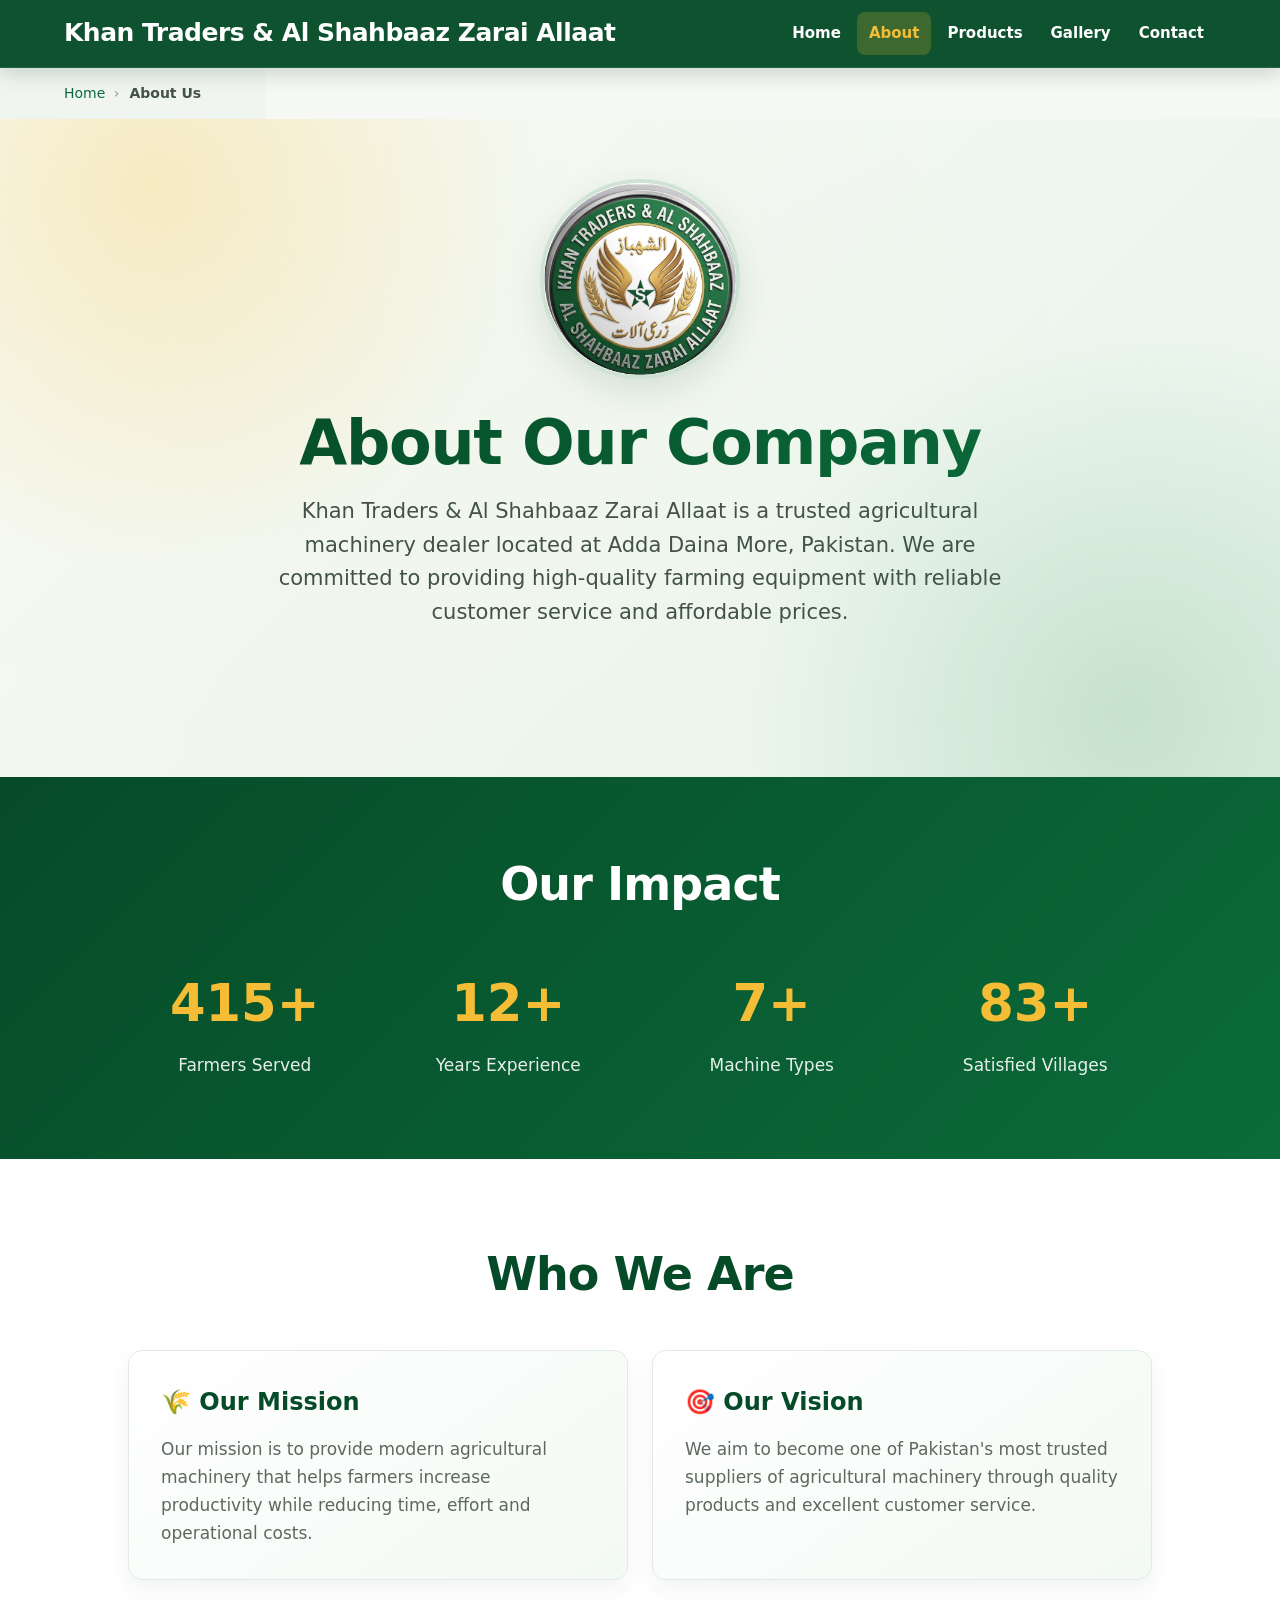
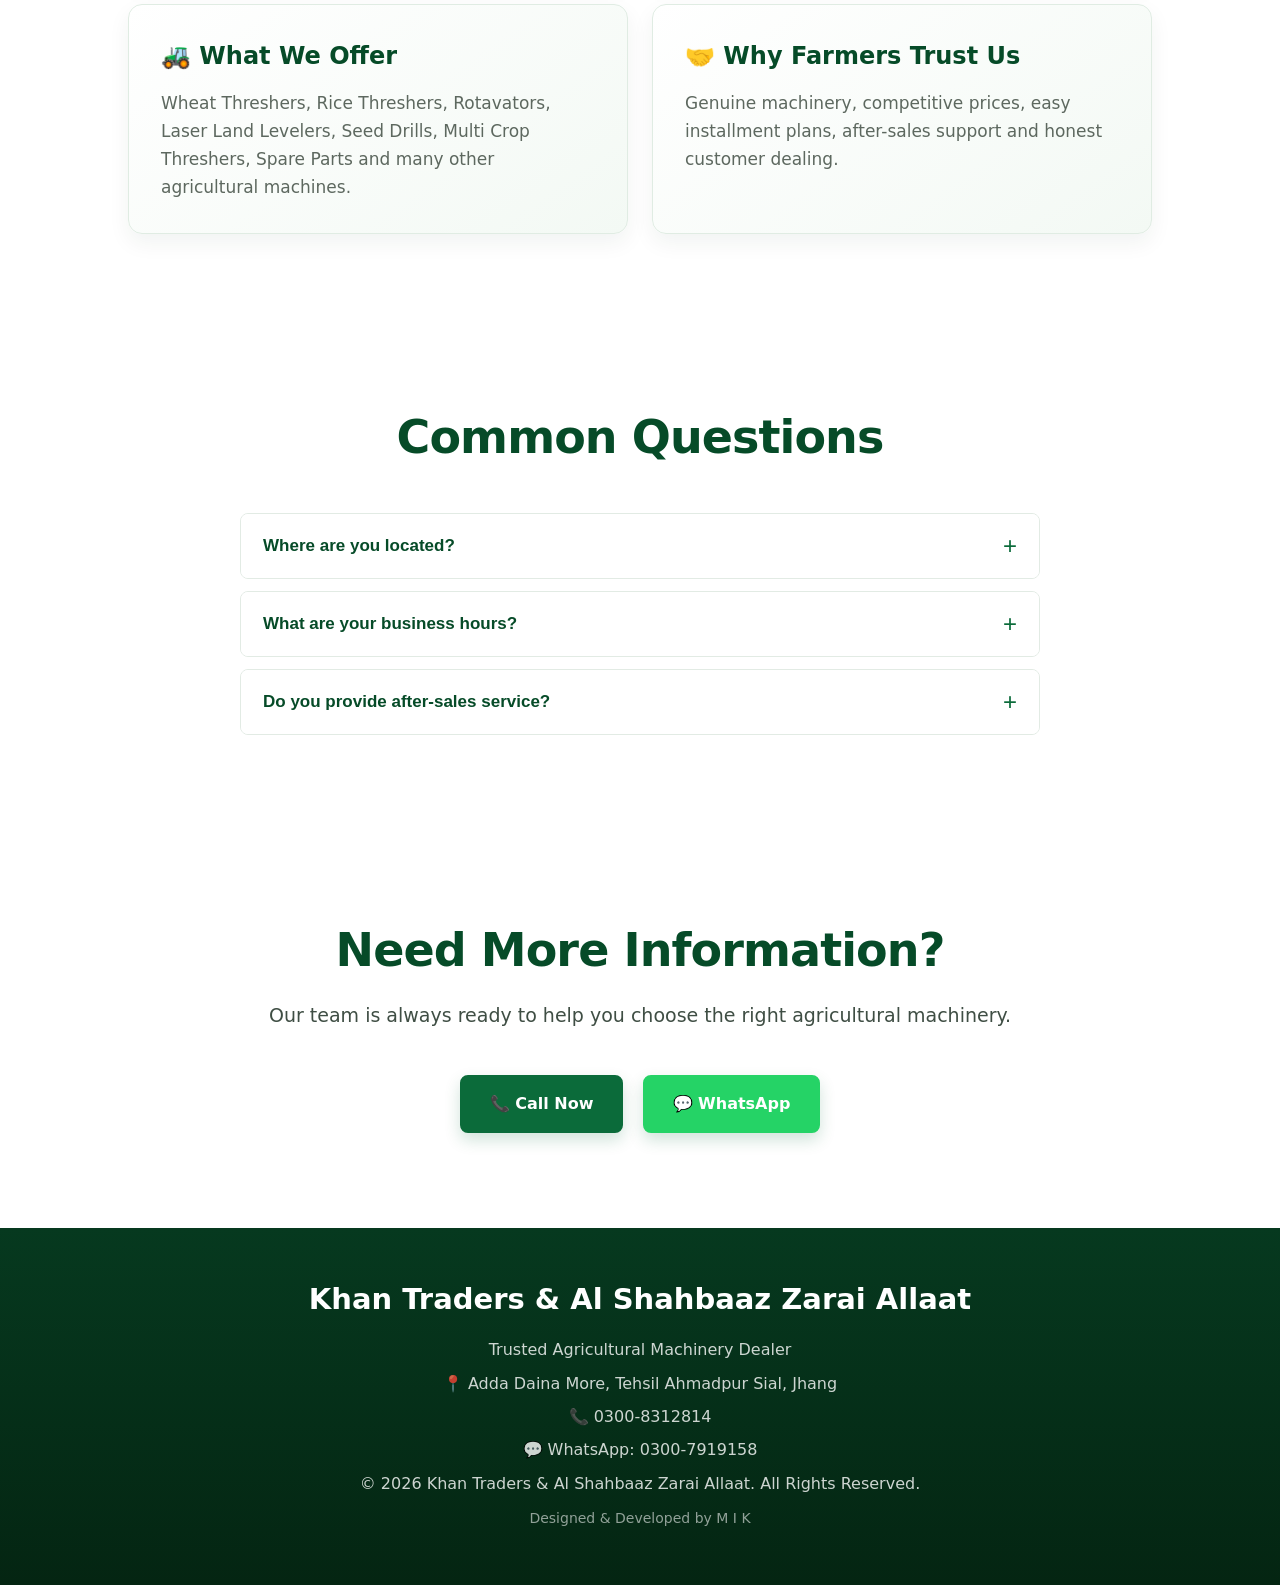
==== about.html @ c30c3c7a "SEO: Final production optimization for custom domain migration" ====
<!DOCTYPE html>
<html lang="en">

<head>
    <!-- Google tag (gtag.js) -->
    <script async src="https://www.googletagmanager.com/gtag/js?id=G-N1CRDHXYDX"></script>
    <script>
      window.dataLayer = window.dataLayer || [];
      function gtag(){dataLayer.push(arguments);}
      gtag('js', new Date());
      gtag('config', 'G-N1CRDHXYDX');
    </script>

    <meta charset="UTF-8">
    <meta name="viewport" content="width=device-width, initial-scale=1.0">

    <!-- Primary Meta Tags -->
    <title>About Khan Traders & Al Shahbaaz Zarai Allaat, Pakistan</title>
    <meta name="description" content="Learn about Khan Traders & Al Shahbaaz Zarai Allaat – trusted agricultural machinery dealer in Adda Daina More, Punjab. Quality farm equipment, genuine spare parts & easy installment plans.">
    <meta name="keywords" content="Khan Traders about, Al Shahbaaz Zarai Allaat, agricultural machinery dealer Pakistan, farm equipment supplier Punjab, Adda Daina More Jhang, wheat thresher dealer, trusted agriculture company">
    <meta name="robots" content="index, follow">
    <meta name="author" content="Khan Traders & Al Shahbaaz Zarai Allaat">
    <meta name="publisher" content="Khan Traders & Al Shahbaaz Zarai Allaat">
    <meta name="geo.region" content="PK-PB">
    <meta name="geo.placename" content="Adda Daina More, Punjab, Pakistan">
    <meta name="theme-color" content="#064b28">

    <!-- Canonical URL -->
    <link rel="canonical" href="https://khantradersalshahbaz.com/about.html">

    <!-- Open Graph / Facebook -->
    <meta property="og:type" content="website">
    <meta property="og:url" content="https://khantradersalshahbaz.com/about.html">
    <meta property="og:title" content="About Khan Traders & Al Shahbaaz Zarai Allaat, Pakistan">
    <meta property="og:description" content="Trusted agricultural machinery dealer at Adda Daina More, Pakistan. Quality farm equipment, genuine spare parts, easy installments & reliable service.">
    <meta property="og:image" content="https://khantradersalshahbaz.com/images/logo.jpg">
    <meta property="og:image:width" content="1200">
    <meta property="og:image:height" content="630">
    <meta property="og:locale" content="en_PK">

    <!-- Twitter Card -->
    <meta name="twitter:card" content="summary_large_image">
    <meta name="twitter:title" content="About Khan Traders & Al Shahbaaz Zarai Allaat, Pakistan">
    <meta name="twitter:description" content="Trusted agricultural machinery dealer at Adda Daina More, Pakistan. Quality farm equipment, genuine spare parts, easy installments.">
    <meta name="twitter:image" content="https://khantradersalshahbaz.com/images/logo.jpg">

    <!-- Hreflang -->
    <link rel="alternate" href="https://khantradersalshahbaz.com/about.html" hreflang="en-PK">
    <link rel="alternate" href="https://khantradersalshahbaz.com/about.html" hreflang="x-default">

    <!-- Sitemap -->
    <link rel="sitemap" type="application/xml" title="Sitemap" href="sitemap.xml">

    <!-- Stylesheet -->
    <link rel="stylesheet" href="css/style.css">

    <!-- JSON-LD Structured Data: Organization -->
    <script type="application/ld+json">
    {
        "@context": "https://schema.org",
        "@type": "Organization",
        "name": "Khan Traders & Al Shahbaaz Zarai Allaat",
        "url": "https://khantradersalshahbaz.com",
        "logo": "https://khantradersalshahbaz.com/images/logo.jpg",
        "description": "Trusted agricultural machinery dealer at Adda Daina More, Punjab, Pakistan. Premium farm equipment, genuine spare parts, affordable prices and easy installment plans.",
        "address": {
            "@type": "PostalAddress",
            "addressLocality": "Adda Daina More",
            "addressRegion": "Punjab",
            "addressCountry": "PK"
        },
        "contactPoint": [
            { "@type": "ContactPoint", "telephone": "+92-300-8312814", "contactType": "sales" },
            { "@type": "ContactPoint", "telephone": "+92-300-7919158", "contactType": "customer service", "contactOption": "WhatsApp" }
        ],
        "sameAs": [
            "https://wa.me/923007919158"
        ]
    }
    </script>

    <script type="application/ld+json">
    {
        "@context": "https://schema.org",
        "@type": "WebPage",
        "name": "About Us",
        "description": "Learn about Khan Traders & Al Shahbaaz Zarai Allaat – trusted agricultural machinery dealer at Adda Daina More, Punjab, Pakistan.",
        "url": "https://khantradersalshahbaz.com/about.html",
        "breadcrumb": {
            "@type": "BreadcrumbList",
            "itemListElement": [
                { "@type": "ListItem", "position": 1, "name": "Home", "item": "https://khantradersalshahbaz.com/index.html" },
                { "@type": "ListItem", "position": 2, "name": "About Us", "item": "https://khantradersalshahbaz.com/about.html" }
            ]
        }
    }
    </script>

</head>

<body>

    <!-- Skip to main content -->
    <a href="#main-content" class="skip-link">Skip to main content</a>

    <header>
        <nav aria-label="Main navigation">
            <img src="images/logo.jpg" alt="Khan Traders & Al Shahbaaz Zarai Allaat – Agricultural Machinery Dealer in Adda Daina More" width="320" height="240" decoding="async">
            <h1>Khan Traders & Al Shahbaaz Zarai Allaat</h1>
            <button class="menu-toggle" type="button" aria-label="Open navigation menu" aria-expanded="false">
                <span></span><span></span><span></span>
            </button>
            <ul>
                <li><a href="index.html">Home</a></li>
                <li><a href="about.html" aria-current="page">About</a></li>
                <li><a href="products.html">Products</a></li>
                <li><a href="gallery.html">Gallery</a></li>
                <li><a href="contact.html">Contact</a></li>
            </ul>
        </nav>
    </header>

    <!-- Breadcrumb Navigation -->
    <nav aria-label="Breadcrumb">
        <ol class="breadcrumb" itemscope itemtype="https://schema.org/BreadcrumbList">
            <li itemprop="itemListElement" itemscope itemtype="https://schema.org/ListItem">
                <a itemprop="item" href="index.html"><span itemprop="name">Home</span></a>
                <meta itemprop="position" content="1">
                <span style="margin:0 4px;color:#8a9b8e;">›</span>
            </li>
            <li itemprop="itemListElement" itemscope itemtype="https://schema.org/ListItem">
                <span itemprop="name" style="color:#425248;font-weight:600;">About Us</span>
                <meta itemprop="position" content="2">
            </li>
        </ol>
    </nav>

    <main id="main-content">

        <section class="hero" aria-label="About our company">
            <img src="images/logo.jpg" alt="Khan Traders & Al Shahbaaz Zarai Allaat – Agricultural Machinery Dealer in Adda Daina More" width="320" height="240" decoding="async" class="hero-logo reveal">
            <div class="hero-text reveal">
                <h2>About Our Company</h2>
                <p>Khan Traders & Al Shahbaaz Zarai Allaat is a trusted agricultural machinery dealer located at Adda Daina More, Pakistan. We are committed to providing high-quality farming equipment with reliable customer service and affordable prices.</p>
            </div>
        </section>

        <!-- Stats -->
        <section class="stats" aria-label="Company statistics">
            <h2 class="reveal">Our Impact</h2>
            <div class="stats-grid">
                <div class="stat-item reveal">
                    <h3 data-count="500">0+</h3>
                    <p>Farmers Served</p>
                </div>
                <div class="stat-item reveal">
                    <h3 data-count="15">0+</h3>
                    <p>Years Experience</p>
                </div>
                <div class="stat-item reveal">
                    <h3 data-count="8">0+</h3>
                    <p>Machine Types</p>
                </div>
                <div class="stat-item reveal">
                    <h3 data-count="100">0+</h3>
                    <p>Satisfied Villages</p>
                </div>
            </div>
        </section>

        <section class="why" aria-label="Company mission, vision and values">
            <h2 class="reveal">Who We Are</h2>
            <div class="why-box">
                <div class="why-card reveal-left">
                    <h3>🌾 Our Mission</h3>
                    <p>Our mission is to provide modern agricultural machinery that helps farmers increase productivity while reducing time, effort and operational costs.</p>
                </div>
                <div class="why-card reveal-right">
                    <h3>🎯 Our Vision</h3>
                    <p>We aim to become one of Pakistan's most trusted suppliers of agricultural machinery through quality products and excellent customer service.</p>
                </div>
                <div class="why-card reveal-left">
                    <h3>🚜 What We Offer</h3>
                    <p>Wheat Threshers, Rice Threshers, Rotavators, Laser Land Levelers, Seed Drills, Multi Crop Threshers, Spare Parts and many other agricultural machines.</p>
                </div>
                <div class="why-card reveal-right">
                    <h3>🤝 Why Farmers Trust Us</h3>
                    <p>Genuine machinery, competitive prices, easy installment plans, after-sales support and honest customer dealing.</p>
                </div>
            </div>
        </section>

        <!-- FAQ -->
        <section class="faq" aria-label="Frequently asked questions about our company">
            <h2 class="reveal">Common Questions</h2>
            <div class="faq-list">
                <div class="faq-item reveal">
                    <button class="faq-question" aria-expanded="false">Where are you located?</button>
                    <div class="faq-answer">
                        <p>We are located at Adda Daina More, Tehsil Ahmadpur Sial, District Jhang, Punjab, Pakistan.</p>
                    </div>
                </div>
                <div class="faq-item reveal">
                    <button class="faq-question" aria-expanded="false">What are your business hours?</button>
                    <div class="faq-answer">
                        <p>We are open daily from 8:00 AM to 8:00 PM. You can also call us anytime for inquiries.</p>
                    </div>
                </div>
                <div class="faq-item reveal">
                    <button class="faq-question" aria-expanded="false">Do you provide after-sales service?</button>
                    <div class="faq-answer">
                        <p>Yes, we provide complete after-sales support and guidance for all our agricultural machinery.</p>
                    </div>
                </div>
            </div>
        </section>

        <section class="contact-home" aria-label="Contact information and call to action">
            <h2 class="reveal">Need More Information?</h2>
            <p>Our team is always ready to help you choose the right agricultural machinery.</p>
            <br>
            <a href="tel:03008312814" class="btn">📞 Call Now</a>
            <a href="https://wa.me/923007919158" class="btn btn-whatsapp">💬 WhatsApp</a>
        </section>

    </main>

    <footer>
        <h3>Khan Traders & Al Shahbaaz Zarai Allaat</h3>
        <p>Trusted Agricultural Machinery Dealer</p>
        <p>📍 Adda Daina More, Tehsil Ahmadpur Sial, Jhang</p>
        <p>📞 0300-8312814</p>
        <p>💬 WhatsApp: 0300-7919158</p>
    <p>&copy; 2026 Khan Traders & Al Shahbaaz Zarai Allaat. All Rights Reserved.</p>
    <p style="margin-top:10px;font-size:14px;opacity:0.7;">Designed & Developed by M I K</p>
</footer>

    <script src="js/script.js"></script>
</body>

</html>
---- css/style.css ----
/* ============================================================
   KHAN TRADERS & AL SHAHBAZAR ZARAI ALLAAT — Master Stylesheet
   Refreshed v2.0 — Modern, animated, user-friendly
   ============================================================ */

/* ---------- Custom Properties ---------- */
:root {
    --green: #0b6b3a;
    --green-dark: #064b28;
    --green-deeper: #042e18;
    --green-light: #eaf5ee;
    --green-soft: #d4edda;
    --gold: #f4bd35;
    --gold-light: #fce38a;
    --ink: #1f2a24;
    --ink-soft: #2c3a32;
    --muted: #5d685f;
    --muted-light: #8a9b8e;
    --surface: #ffffff;
    --page: #f5f8f5;
    --shadow-sm: 0 4px 12px rgba(17, 54, 32, 0.08);
    --shadow-md: 0 10px 28px rgba(17, 54, 32, 0.12);
    --shadow-lg: 0 18px 45px rgba(17, 54, 32, 0.16);
    --radius-sm: 8px;
    --radius-md: 14px;
    --radius-lg: 20px;
    --transition: 0.3s cubic-bezier(0.4, 0, 0.2, 1);
    --font-primary: 'Segoe UI', system-ui, -apple-system, Arial, Helvetica, sans-serif;
}

/* ---------- Reset & Base ---------- */
*,
*::before,
*::after {
    margin: 0;
    padding: 0;
    box-sizing: border-box;
}

html {
    scroll-behavior: smooth;
    scroll-padding-top: 80px;
}

body {
    font-family: var(--font-primary);
    background: var(--page);
    color: var(--ink);
    line-height: 1.65;
    -webkit-font-smoothing: antialiased;
}

/* ---------- Skip link (accessibility) ---------- */
.skip-link {
    position: absolute;
    top: -100px;
    left: 8px;
    background: var(--gold);
    color: var(--green-dark);
    padding: 10px 18px;
    border-radius: 0 0 8px 8px;
    font-weight: 700;
    z-index: 9999;
    text-decoration: none;
    transition: top 0.2s ease;
}
.skip-link:focus {
    top: 8px !important;
    outline: 2px solid var(--green-dark);
    outline-offset: 2px;
}

/* ---------- Scroll Reveal (initial state) ---------- */
.reveal {
    opacity: 0;
    transform: translateY(50px);
    transition: opacity 0.8s ease, transform 0.8s ease;
}
.reveal.visible {
    opacity: 1;
    transform: translateY(0);
}
.reveal-left {
    opacity: 0;
    transform: translateX(-60px);
    transition: opacity 0.8s ease, transform 0.8s ease;
}
.reveal-left.visible {
    opacity: 1;
    transform: translateX(0);
}
.reveal-right {
    opacity: 0;
    transform: translateX(60px);
    transition: opacity 0.8s ease, transform 0.8s ease;
}
.reveal-right.visible {
    opacity: 1;
    transform: translateX(0);
}

/* ---------- Header / Nav ---------- */
header {
    position: sticky;
    top: 0;
    z-index: 1000;
    padding: 12px 5%;
    background: rgba(6, 75, 40, 0.96);
    backdrop-filter: blur(12px);
    -webkit-backdrop-filter: blur(12px);
    border-bottom: 1px solid rgba(255, 255, 255, 0.10);
    box-shadow: 0 4px 20px rgba(4, 42, 22, 0.20);
    transition: background var(--transition);
}

nav {
    display: flex;
    align-items: center;
    gap: 18px;
    width: min(1280px, 100%);
    margin: 0 auto;
}

nav img {
    display: none;
}

nav h1 {
    flex: 1;
    color: #fff;
    font-size: clamp(17px, 2vw, 25px);
    line-height: 1.2;
    font-weight: 700;
    letter-spacing: -0.02em;
}

.menu-toggle {
    display: none;
    width: 42px;
    height: 42px;
    padding: 9px;
    color: #fff;
    background: transparent;
    border: 1px solid rgba(255, 255, 255, 0.55);
    border-radius: 8px;
    cursor: pointer;
    transition: background var(--transition), border-color var(--transition);
}
.menu-toggle:hover {
    background: rgba(255, 255, 255, 0.10);
}
.menu-toggle span {
    display: block;
    width: 100%;
    height: 2px;
    margin: 4px 0;
    background: currentColor;
    border-radius: 2px;
    transition: transform var(--transition), opacity var(--transition);
}
.menu-toggle.is-active span:nth-child(1) {
    transform: translateY(6px) rotate(45deg);
}
.menu-toggle.is-active span:nth-child(2) {
    opacity: 0;
}
.menu-toggle.is-active span:nth-child(3) {
    transform: translateY(-6px) rotate(-45deg);
}

nav ul {
    display: flex;
    align-items: center;
    gap: 4px;
    list-style: none;
}

nav ul li a {
    display: block;
    padding: 9px 12px;
    color: #fff;
    border-radius: 8px;
    text-decoration: none;
    font-size: 15px;
    font-weight: 600;
    transition: color var(--transition), background var(--transition), transform var(--transition);
}
nav ul li a:hover,
nav ul li a:focus-visible {
    color: var(--green-dark);
    background: var(--gold);
    transform: translateY(-1px);
    outline: none;
}
nav ul li a[aria-current="page"] {
    background: rgba(244, 189, 53, 0.20);
    color: var(--gold);
}
nav ul li a[aria-current="page"]:hover {
    color: var(--green-dark);
    background: var(--gold);
}

/* ---------- Hero Section ---------- */
.hero {
    position: relative;
    overflow: hidden;
    padding: 60px 10% 120px;
    text-align: center;
    background:
        radial-gradient(circle at 12% 10%, rgba(244, 189, 53, 0.25), transparent 30%),
        radial-gradient(circle at 88% 90%, rgba(74, 161, 99, 0.22), transparent 30%),
        linear-gradient(135deg, #f9fcf9 0%, #e7f3e9 100%);
}

.hero-logo {
    display: block;
    width: 200px;
    height: 200px;
    margin: 0 auto 30px;
    object-fit: contain;
    border-radius: 50%;
    border: 4px solid rgba(11, 107, 58, 0.15);
    box-shadow: 0 12px 35px rgba(17, 54, 32, 0.12);
    transition: transform var(--transition);
}
.hero-logo:hover {
    transform: scale(1.04);
}
.hero::before {
    content: '';
    position: absolute;
    top: -50%;
    left: -50%;
    width: 200%;
    height: 200%;
    background: radial-gradient(circle at 30% 40%, rgba(244, 189, 53, 0.04), transparent 50%);
    animation: heroFloat 20s ease-in-out infinite;
    pointer-events: none;
}

@keyframes heroFloat {
    0%, 100% { transform: translate(0, 0) rotate(0deg); }
    33% { transform: translate(30px, -30px) rotate(1deg); }
    66% { transform: translate(-20px, 20px) rotate(-1deg); }
}

.hero-text {
    position: relative;
    max-width: 940px;
    margin: 0 auto;
    z-index: 1;
}

.hero h2 {
    max-width: 900px;
    margin: 0 auto 18px;
    color: var(--green-dark);
    font-size: clamp(36px, 5.5vw, 62px);
    line-height: 1.10;
    letter-spacing: -0.02em;
    background: linear-gradient(135deg, var(--green-dark), var(--green));
    -webkit-background-clip: text;
    -webkit-text-fill-color: transparent;
    background-clip: text;
}

.hero p {
    max-width: 790px;
    margin: 0 auto 28px;
    color: #425248;
    font-size: clamp(17px, 2.2vw, 21px);
    line-height: 1.6;
}

/* ---------- Buttons ---------- */
.btn {
    display: inline-block;
    margin: 7px;
    padding: 14px 28px;
    color: #fff;
    background: var(--green);
    border: 2px solid var(--green);
    border-radius: var(--radius-sm);
    box-shadow: 0 7px 16px rgba(11, 107, 58, 0.19);
    font-weight: 700;
    font-size: 16px;
    text-decoration: none;
    cursor: pointer;
    transition: transform var(--transition), background var(--transition),
                border-color var(--transition), box-shadow var(--transition);
}
.btn:hover,
.btn:focus-visible {
    background: var(--green-dark);
    border-color: var(--green-dark);
    box-shadow: 0 10px 24px rgba(6, 75, 40, 0.28);
    outline: none;
    transform: translateY(-3px);
}
.btn:active {
    transform: translateY(-1px);
}

.btn-whatsapp {
    background: #25d366;
    border-color: #25d366;
}
.btn-whatsapp:hover,
.btn-whatsapp:focus-visible {
    background: #1aa753;
    border-color: #1aa753;
}

.btn-outline {
    background: transparent;
    color: var(--green);
    border-color: var(--green);
}
.btn-outline:hover {
    color: #fff;
    background: var(--green);
}

.btn-gold {
    background: var(--gold);
    border-color: var(--gold);
    color: var(--green-dark);
    box-shadow: 0 7px 16px rgba(244, 189, 53, 0.30);
}
.btn-gold:hover {
    background: #e0a920;
    border-color: #e0a920;
    color: var(--green-deeper);
}

/* ---------- Section Shared ---------- */
section {
    padding: 88px 10%;
}

.products,
.why,
.contact-home,
.map,
.testimonials,
.faq,
.stats {
    padding: 88px 10%;
}

.products,
.why,
.contact-home,
.map,
.testimonials,
.faq,
.stats {
    width: min(1480px, 100%);
    margin: 0 auto;
}

.products h2,
.why h2,
.contact-home h2,
.map h2,
.testimonials h2,
.faq h2,
.stats h2 {
    margin-bottom: 48px;
    color: var(--green-dark);
    font-size: clamp(32px, 4.5vw, 46px);
    line-height: 1.2;
    text-align: center;
    letter-spacing: -0.02em;
}

.section-subtitle {
    display: block;
    margin-top: -36px;
    margin-bottom: 48px;
    color: var(--muted);
    font-size: 18px;
    text-align: center;
}

/* ---------- Product Grid ---------- */
.product-container {
    display: grid;
    grid-template-columns: repeat(2, minmax(0, 1fr));
    gap: 30px;
}

.card {
    display: flex;
    flex-direction: column;
    overflow: hidden;
    padding: 20px;
    background: var(--surface);
    border: 1px solid #e2ebe4;
    border-radius: var(--radius-lg);
    box-shadow: var(--shadow-sm);
    text-align: center;
    transition: transform var(--transition), box-shadow var(--transition);
}
.card:hover {
    box-shadow: var(--shadow-lg);
    transform: translateY(-8px);
    border-color: var(--green-soft);
}

.card img {
    width: 100%;
    height: 280px;
    margin-bottom: 20px;
    background: #f6f8f6;
    border-radius: var(--radius-sm);
    object-fit: contain;
    transition: transform var(--transition);
}
.card:hover img {
    transform: scale(1.03);
}

.card h3 {
    margin-bottom: 12px;
    color: var(--green-dark);
    font-size: clamp(22px, 2.8vw, 30px);
    line-height: 1.2;
}

.card p {
    margin-bottom: 20px;
    color: var(--muted);
    font-size: 17px;
    flex: 1;
}

.card .btn {
    margin-top: auto;
    align-self: center;
}

/* ---------- Why Choose Us ---------- */
.why {
    background: #fff;
}

.why-box {
    display: grid;
    grid-template-columns: repeat(2, minmax(0, 1fr));
    gap: 24px;
    width: min(1240px, 100%);
    margin: 0 auto;
}

.why-card {
    padding: 32px;
    background: linear-gradient(145deg, #fff, #f3f9f4);
    border: 1px solid #e0ece3;
    border-radius: var(--radius-md);
    box-shadow: 0 9px 22px rgba(17, 54, 32, 0.06);
    transition: transform var(--transition), box-shadow var(--transition);
}
.why-card:hover {
    transform: translateY(-4px);
    box-shadow: 0 14px 30px rgba(17, 54, 32, 0.10);
}

.why-card h3 {
    margin-bottom: 12px;
    color: var(--green-dark);
    font-size: 24px;
}

.why-card p {
    color: var(--muted);
    font-size: 17px;
}

/* ---------- Installment Section ---------- */
.installment-section {
    padding: 82px 10%;
    color: #fff;
    background: linear-gradient(135deg, var(--green-deeper), var(--green), var(--green-dark));
    text-align: center;
}
.installment-section h2 {
    margin-bottom: 17px;
    font-size: clamp(32px, 4.5vw, 46px);
    line-height: 1.2;
    color: #fff;
}
.installment-section p {
    max-width: 760px;
    margin: 0 auto 24px;
    font-size: 19px;
    opacity: 0.92;
}
.installment-section .btn {
    background: #fff;
    border-color: #fff;
    color: var(--green-dark);
    box-shadow: 0 8px 20px rgba(0, 0, 0, 0.12);
}
.installment-section .btn-whatsapp {
    background: #25d366;
    border-color: #25d366;
    color: #fff;
}
.installment-section .btn-whatsapp:hover {
    background: #1aa753;
}

/* ---------- Contact Home ---------- */
.contact-home {
    background: #fff;
    text-align: center;
}
.contact-home h2 {
    margin-bottom: 22px;
}
.contact-home p {
    margin: 10px 0;
    color: #3f4e44;
    font-size: 19px;
}

/* ---------- Map ---------- */
.map {
    text-align: center;
}
.map h2 {
    margin-bottom: 17px;
}
.map p {
    color: var(--muted);
    font-size: 18px;
    margin-bottom: 24px;
}
.map iframe {
    border-radius: var(--radius-md);
    box-shadow: var(--shadow-sm);
}

/* ---------- Testimonials ---------- */
.testimonials {
    background: var(--green-light);
}
.testimonial-carousel {
    display: flex;
    overflow: hidden;
    position: relative;
    width: 100%;
    max-width: 800px;
    margin: 0 auto;
    border-radius: var(--radius-md);
}
.testimonial-slide {
    flex: 0 0 100%;
    padding: 40px 50px;
    background: var(--surface);
    border-radius: var(--radius-md);
    box-shadow: var(--shadow-sm);
    text-align: center;
    transition: opacity var(--transition);
}
.testimonial-slide p {
    font-size: 19px;
    color: var(--ink-soft);
    font-style: italic;
    line-height: 1.7;
    margin-bottom: 20px;
}
.testimonial-slide .author {
    font-weight: 700;
    color: var(--green-dark);
    font-size: 17px;
    font-style: normal;
}
.testimonial-slide .location {
    color: var(--muted);
    font-size: 15px;
}
.testimonial-dots {
    display: flex;
    justify-content: center;
    gap: 10px;
    margin-top: 24px;
}
.testimonial-dot {
    width: 12px;
    height: 12px;
    border-radius: 50%;
    border: 2px solid var(--green);
    background: transparent;
    cursor: pointer;
    transition: background var(--transition), transform var(--transition);
}
.testimonial-dot.active {
    background: var(--green);
    transform: scale(1.2);
}
.testimonial-dot:hover {
    background: var(--green-soft);
}

/* ---------- FAQ Accordion ---------- */
.faq {
    background: #fff;
}
.faq-list {
    max-width: 800px;
    margin: 0 auto;
}
.faq-item {
    margin-bottom: 12px;
    border: 1px solid #e2ebe4;
    border-radius: var(--radius-sm);
    overflow: hidden;
    transition: box-shadow var(--transition);
}
.faq-item:hover {
    box-shadow: var(--shadow-sm);
}
.faq-question {
    display: flex;
    align-items: center;
    justify-content: space-between;
    width: 100%;
    padding: 18px 22px;
    background: var(--surface);
    border: none;
    font-size: 17px;
    font-weight: 600;
    color: var(--green-dark);
    cursor: pointer;
    text-align: left;
    transition: background var(--transition);
}
.faq-question:hover {
    background: var(--green-light);
}
.faq-question::after {
    content: '+';
    font-size: 24px;
    font-weight: 400;
    color: var(--green);
    transition: transform var(--transition);
}
.faq-item.is-open .faq-question::after {
    transform: rotate(45deg);
}
.faq-answer {
    max-height: 0;
    padding: 0 22px;
    overflow: hidden;
    background: var(--surface);
    transition: max-height 0.4s ease, padding 0.4s ease;
}
.faq-item.is-open .faq-answer {
    max-height: 300px;
    padding: 0 22px 18px;
}
.faq-answer p {
    color: var(--muted);
    font-size: 16px;
    line-height: 1.7;
}

/* ---------- Stats Counter ---------- */
.stats {
    background: linear-gradient(135deg, var(--green-dark), var(--green));
    color: #fff;
    width: 100%;
    padding: 80px 10%;
}
.stats h2 {
    color: #fff;
}
.stats-grid {
    display: grid;
    grid-template-columns: repeat(4, 1fr);
    gap: 30px;
    max-width: 1100px;
    margin: 0 auto;
    text-align: center;
}
.stat-item h3 {
    font-size: clamp(36px, 4vw, 52px);
    font-weight: 800;
    margin-bottom: 6px;
    color: var(--gold);
}
.stat-item p {
    font-size: 17px;
    opacity: 0.90;
}

/* ---------- Lightbox ---------- */
.lightbox {
    display: none;
    position: fixed;
    inset: 0;
    z-index: 9999;
    background: rgba(0, 0, 0, 0.88);
    backdrop-filter: blur(6px);
    justify-content: center;
    align-items: center;
    cursor: pointer;
}
.lightbox.is-open {
    display: flex;
}
.lightbox img {
    max-width: 90vw;
    max-height: 85vh;
    border-radius: var(--radius-sm);
    box-shadow: 0 20px 60px rgba(0, 0, 0, 0.50);
    cursor: default;
}
.lightbox-close {
    position: absolute;
    top: 20px;
    right: 30px;
    font-size: 40px;
    color: #fff;
    background: none;
    border: none;
    cursor: pointer;
    opacity: 0.7;
    transition: opacity var(--transition), transform var(--transition);
}
.lightbox-close:hover {
    opacity: 1;
    transform: scale(1.1);
}

/* ---------- Back to Top ---------- */
.back-to-top {
    position: fixed;
    bottom: 30px;
    right: 30px;
    z-index: 999;
    width: 50px;
    height: 50px;
    display: flex;
    align-items: center;
    justify-content: center;
    background: var(--green);
    color: #fff;
    border: none;
    border-radius: 50%;
    font-size: 24px;
    cursor: pointer;
    box-shadow: var(--shadow-md);
    opacity: 0;
    visibility: hidden;
    transform: translateY(20px);
    transition: opacity var(--transition), visibility var(--transition),
                transform var(--transition), background var(--transition);
}
.back-to-top.is-visible {
    opacity: 1;
    visibility: visible;
    transform: translateY(0);
}
.back-to-top:hover {
    background: var(--green-dark);
    transform: translateY(-4px);
}

/* ---------- Footer ---------- */
footer {
    padding: 48px 20px;
    color: #fff;
    background: linear-gradient(180deg, #06391f, #042512);
    text-align: center;
}
footer h3 {
    margin-bottom: 13px;
    font-size: clamp(22px, 3vw, 29px);
    font-weight: 700;
}
footer p {
    margin: 7px 0;
    color: rgba(255, 255, 255, 0.80);
}
footer a {
    color: var(--gold);
    text-decoration: none;
    transition: color var(--transition);
}
footer a:hover {
    color: var(--gold-light);
    text-decoration: underline;
}

/* ---------- Breadcrumb ---------- */
.breadcrumb {
    list-style: none;
    display: flex;
    flex-wrap: wrap;
    gap: 6px;
    padding: 14px 5%;
    margin: 0;
    background: #f0f5f1;
    font-size: 14px;
}
.breadcrumb a {
    color: var(--green);
    text-decoration: none;
    transition: color var(--transition);
}
.breadcrumb a:hover {
    color: var(--green-dark);
    text-decoration: underline;
}

/* ---------- Contact Form ---------- */
.contact-form {
    max-width: 600px;
    margin: 0 auto;
    padding: 30px;
    background: var(--surface);
    border-radius: var(--radius-md);
    box-shadow: var(--shadow-sm);
}
.contact-form label {
    display: block;
    margin-bottom: 6px;
    font-weight: 600;
    color: var(--green-dark);
    font-size: 15px;
}
.contact-form input,
.contact-form textarea,
.contact-form select {
    width: 100%;
    padding: 12px 16px;
    margin-bottom: 18px;
    border: 2px solid #e2ebe4;
    border-radius: var(--radius-sm);
    font-size: 16px;
    font-family: inherit;
    color: var(--ink);
    background: #fafcfa;
    transition: border-color var(--transition), box-shadow var(--transition);
}
.contact-form input:focus,
.contact-form textarea:focus,
.contact-form select:focus {
    outline: none;
    border-color: var(--green);
    box-shadow: 0 0 0 3px rgba(11, 107, 58, 0.12);
}
.contact-form textarea {
    min-height: 120px;
    resize: vertical;
}

/* ---------- Image Gallery hover overlay ---------- */
.card img.gallery-img {
    cursor: pointer;
}

/* ---------- Responsive: Tablet ---------- */
@media (max-width: 1050px) {
    nav {
        flex-wrap: wrap;
    }
    nav ul {
        order: 3;
        width: 100%;
        justify-content: center;
    }
}

/* ---------- Responsive: Mobile ---------- */
@media (max-width: 768px) {
    header {
        padding: 10px 16px;
    }

    nav {
        display: flex;
        flex-wrap: wrap;
        gap: 10px;
        text-align: center;
    }

    nav h1 {
        flex: 1;
        min-width: 0;
        font-size: 18px;
        text-align: left;
    }

    .menu-toggle {
        display: block;
    }

    nav ul {
        display: none;
        order: 3;
        width: 100%;
        flex-wrap: wrap;
        gap: 2px;
        margin-top: 3px;
        padding-top: 8px;
        border-top: 1px solid rgba(255, 255, 255, 0.15);
    }

    nav ul.is-open {
        display: flex;
    }

    nav ul li a {
        padding: 7px 9px;
        font-size: 14px;
    }

    .hero,
    .products,
    .why,
    .contact-home,
    .map,
    .installment-section,
    .testimonials,
    .faq,
    .stats {
        padding: 56px 6%;
    }

    .product-container,
    .why-box {
        grid-template-columns: 1fr;
        gap: 20px;
    }

    .stats-grid {
        grid-template-columns: repeat(2, 1fr);
        gap: 20px;
    }

    .card img {
        height: 210px;
    }

    .why-card {
        padding: 23px;
    }

    .contact-home p {
        font-size: 17px;
    }

    .testimonial-slide {
        padding: 28px 24px;
    }

    .back-to-top {
        bottom: 20px;
        right: 20px;
        width: 44px;
        height: 44px;
        font-size: 20px;
    }
}

@media (max-width: 480px) {
    .stats-grid {
        grid-template-columns: 1fr 1fr;
        gap: 16px;
    }
    .stat-item h3 {
        font-size: 30px;
    }
    .breadcrumb {
        font-size: 13px;
        padding: 10px 5%;
    }
}

/* ---------- Reduced Motion ---------- */
@media (prefers-reduced-motion: reduce) {
    html {
        scroll-behavior: auto;
    }
    *,
    *::before,
    *::after {
        transition-duration: 0.01ms !important;
        animation-duration: 0.01ms !important;
    }
    .reveal,
    .reveal-left,
    .reveal-right {
        opacity: 1;
        transform: none;
    }
}
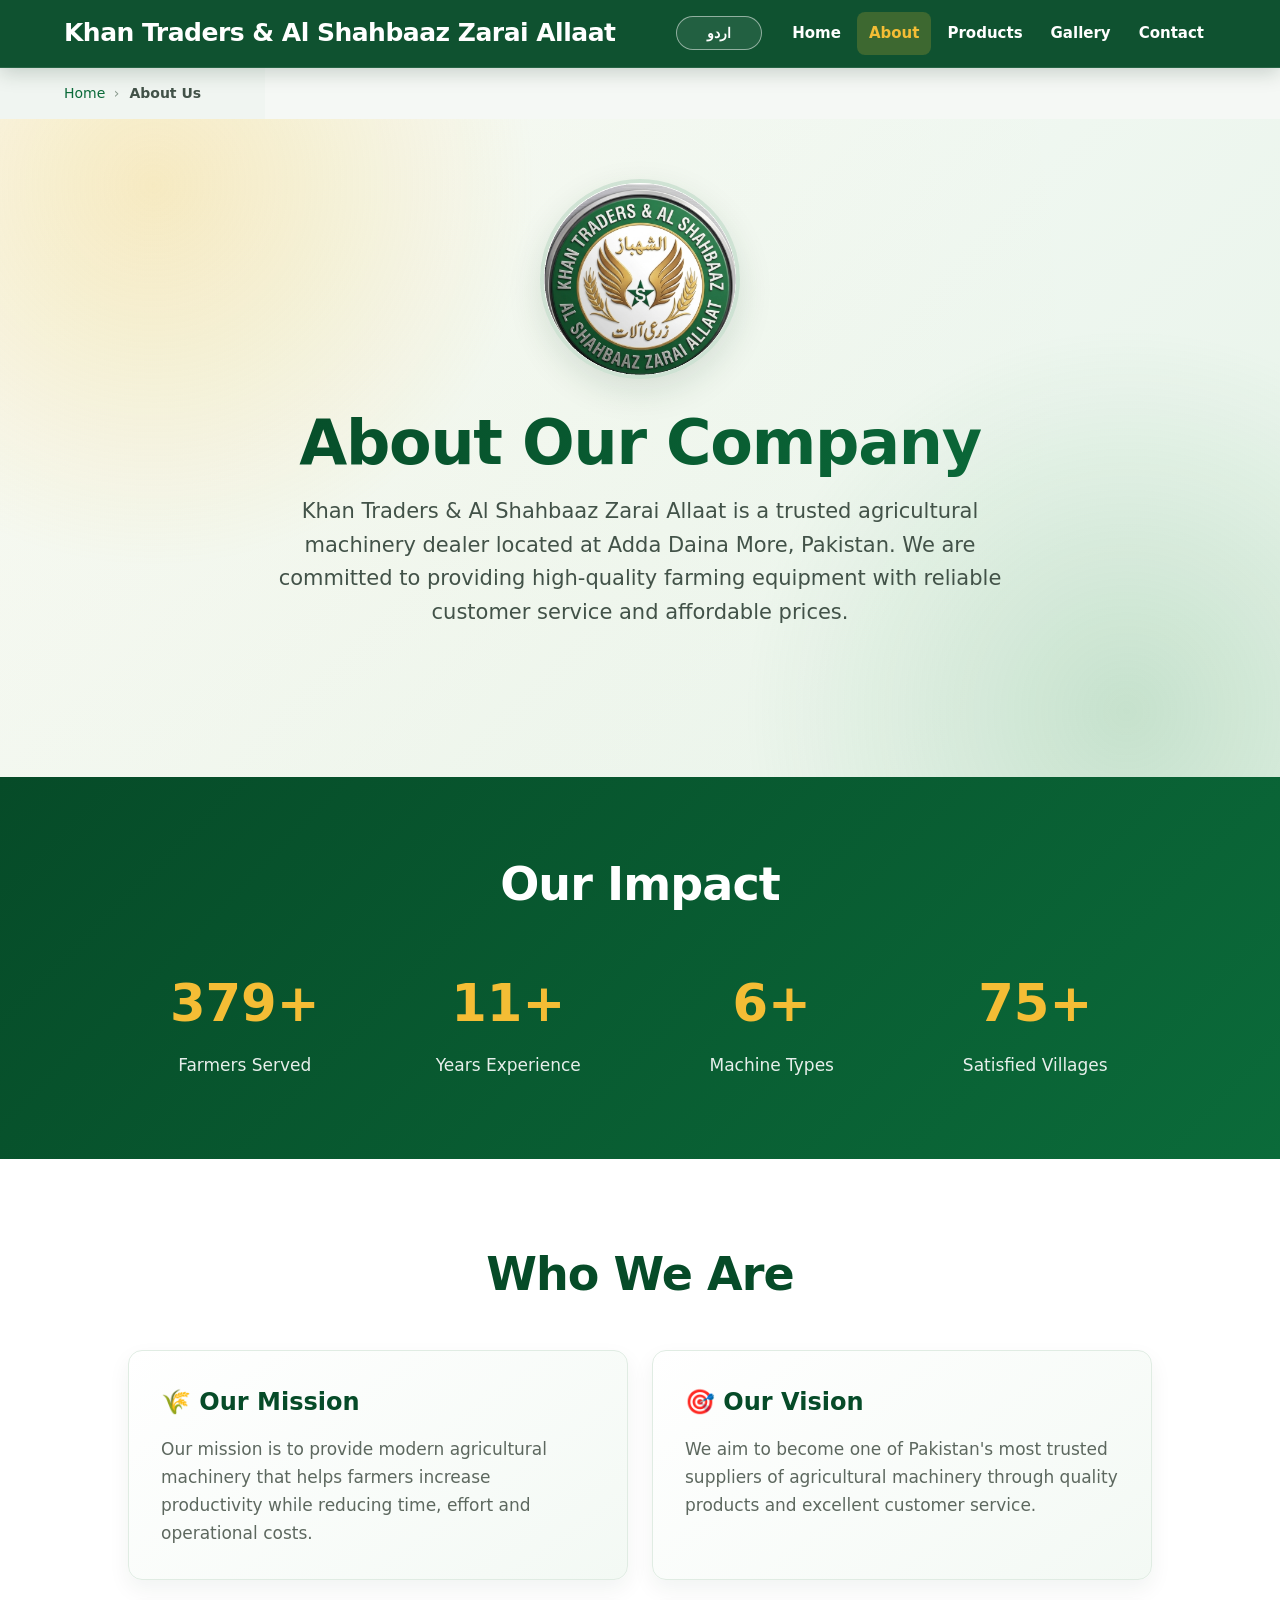
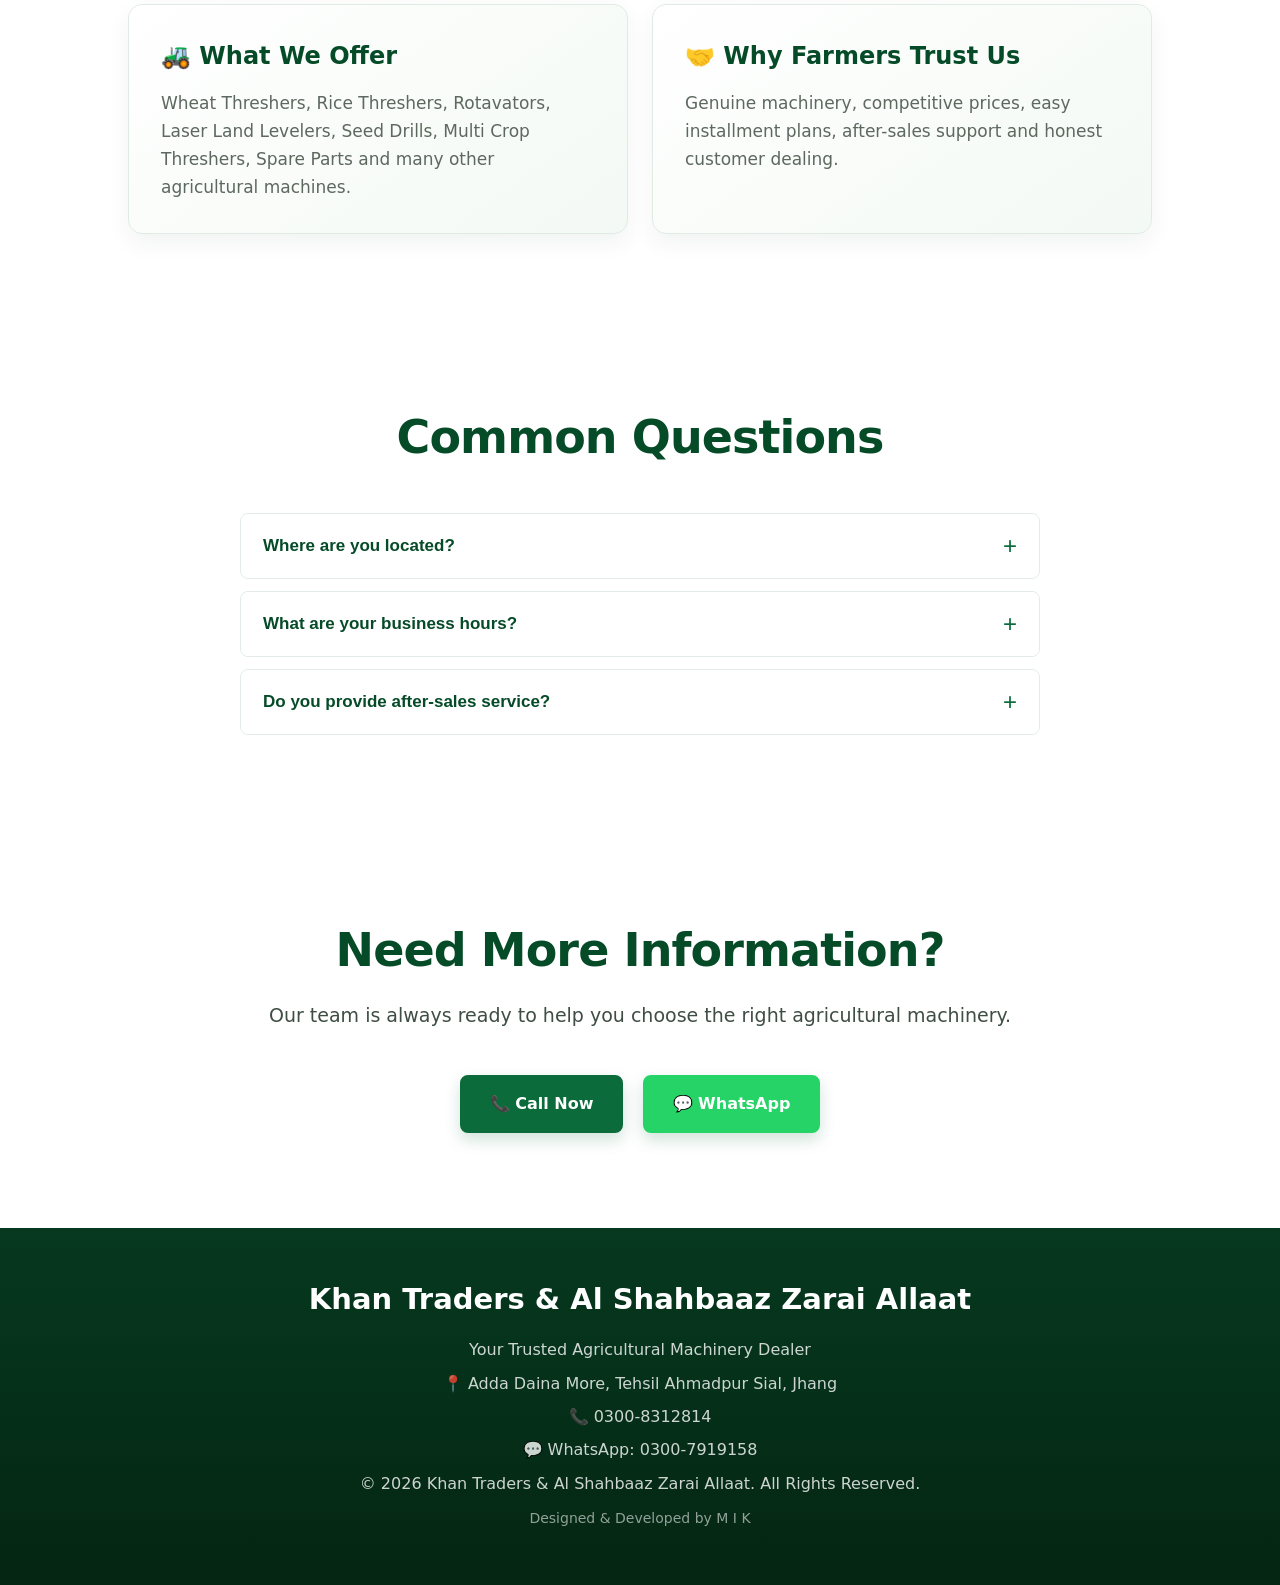
==== commit 0ab6cc48: "Add Urdu language support and RTL styling" ====
--- a/about.html
+++ b/about.html
@@ -107,15 +107,16 @@
         <nav aria-label="Main navigation">
             <img src="images/logo.jpg" alt="Khan Traders & Al Shahbaaz Zarai Allaat – Agricultural Machinery Dealer in Adda Daina More" width="320" height="240" decoding="async">
             <h1>Khan Traders & Al Shahbaaz Zarai Allaat</h1>
+            <button class="lang-toggle" type="button" aria-label="Switch to Urdu" data-lang-toggle>اردو</button>
             <button class="menu-toggle" type="button" aria-label="Open navigation menu" aria-expanded="false">
                 <span></span><span></span><span></span>
             </button>
             <ul>
-                <li><a href="index.html">Home</a></li>
-                <li><a href="about.html" aria-current="page">About</a></li>
-                <li><a href="products.html">Products</a></li>
-                <li><a href="gallery.html">Gallery</a></li>
-                <li><a href="contact.html">Contact</a></li>
+                <li><a href="index.html" data-i18n="nav.home">Home</a></li>
+                <li><a href="about.html" aria-current="page" data-i18n="nav.about">About</a></li>
+                <li><a href="products.html" data-i18n="nav.products">Products</a></li>
+                <li><a href="gallery.html" data-i18n="nav.gallery">Gallery</a></li>
+                <li><a href="contact.html" data-i18n="nav.contact">Contact</a></li>
             </ul>
         </nav>
     </header>
@@ -124,12 +125,12 @@
     <nav aria-label="Breadcrumb">
         <ol class="breadcrumb" itemscope itemtype="https://schema.org/BreadcrumbList">
             <li itemprop="itemListElement" itemscope itemtype="https://schema.org/ListItem">
-                <a itemprop="item" href="index.html"><span itemprop="name">Home</span></a>
+                <a itemprop="item" href="index.html"><span itemprop="name" data-i18n="nav.home">Home</span></a>
                 <meta itemprop="position" content="1">
                 <span style="margin:0 4px;color:#8a9b8e;">›</span>
             </li>
             <li itemprop="itemListElement" itemscope itemtype="https://schema.org/ListItem">
-                <span itemprop="name" style="color:#425248;font-weight:600;">About Us</span>
+                <span itemprop="name" style="color:#425248;font-weight:600;" data-i18n="about.breadcrumb">About Us</span>
                 <meta itemprop="position" content="2">
             </li>
         </ol>
@@ -140,97 +141,97 @@
         <section class="hero" aria-label="About our company">
             <img src="images/logo.jpg" alt="Khan Traders & Al Shahbaaz Zarai Allaat – Agricultural Machinery Dealer in Adda Daina More" width="320" height="240" decoding="async" class="hero-logo reveal">
             <div class="hero-text reveal">
-                <h2>About Our Company</h2>
-                <p>Khan Traders & Al Shahbaaz Zarai Allaat is a trusted agricultural machinery dealer located at Adda Daina More, Pakistan. We are committed to providing high-quality farming equipment with reliable customer service and affordable prices.</p>
+                <h2 data-i18n="about.title">About Our Company</h2>
+                <p data-i18n="about.text">Khan Traders & Al Shahbaaz Zarai Allaat is a trusted agricultural machinery dealer located at Adda Daina More, Pakistan. We are committed to providing high-quality farming equipment with reliable customer service and affordable prices.</p>
             </div>
         </section>
 
         <!-- Stats -->
         <section class="stats" aria-label="Company statistics">
-            <h2 class="reveal">Our Impact</h2>
+            <h2 class="reveal" data-i18n="stats.title">Our Impact</h2>
             <div class="stats-grid">
                 <div class="stat-item reveal">
                     <h3 data-count="500">0+</h3>
-                    <p>Farmers Served</p>
+                    <p data-i18n="stats.farmers">Farmers Served</p>
                 </div>
                 <div class="stat-item reveal">
                     <h3 data-count="15">0+</h3>
-                    <p>Years Experience</p>
+                    <p data-i18n="stats.experience">Years Experience</p>
                 </div>
                 <div class="stat-item reveal">
                     <h3 data-count="8">0+</h3>
-                    <p>Machine Types</p>
+                    <p data-i18n="stats.machines">Machine Types</p>
                 </div>
                 <div class="stat-item reveal">
                     <h3 data-count="100">0+</h3>
-                    <p>Satisfied Villages</p>
+                    <p data-i18n="stats.villages">Satisfied Villages</p>
                 </div>
             </div>
         </section>
 
         <section class="why" aria-label="Company mission, vision and values">
-            <h2 class="reveal">Who We Are</h2>
+            <h2 class="reveal" data-i18n="about.who">Who We Are</h2>
             <div class="why-box">
                 <div class="why-card reveal-left">
-                    <h3>🌾 Our Mission</h3>
-                    <p>Our mission is to provide modern agricultural machinery that helps farmers increase productivity while reducing time, effort and operational costs.</p>
+                    <h3 data-i18n="about.mission">🌾 Our Mission</h3>
+                    <p data-i18n="about.missionText">Our mission is to provide modern agricultural machinery that helps farmers increase productivity while reducing time, effort and operational costs.</p>
                 </div>
                 <div class="why-card reveal-right">
-                    <h3>🎯 Our Vision</h3>
-                    <p>We aim to become one of Pakistan's most trusted suppliers of agricultural machinery through quality products and excellent customer service.</p>
+                    <h3 data-i18n="about.vision">🎯 Our Vision</h3>
+                    <p data-i18n="about.visionText">We aim to become one of Pakistan's most trusted suppliers of agricultural machinery through quality products and excellent customer service.</p>
                 </div>
                 <div class="why-card reveal-left">
-                    <h3>🚜 What We Offer</h3>
-                    <p>Wheat Threshers, Rice Threshers, Rotavators, Laser Land Levelers, Seed Drills, Multi Crop Threshers, Spare Parts and many other agricultural machines.</p>
+                    <h3 data-i18n="about.offer">🚜 What We Offer</h3>
+                    <p data-i18n="about.offerText">Wheat Threshers, Rice Threshers, Rotavators, Laser Land Levelers, Seed Drills, Multi Crop Threshers, Spare Parts and many other agricultural machines.</p>
                 </div>
                 <div class="why-card reveal-right">
-                    <h3>🤝 Why Farmers Trust Us</h3>
-                    <p>Genuine machinery, competitive prices, easy installment plans, after-sales support and honest customer dealing.</p>
+                    <h3 data-i18n="about.trust">🤝 Why Farmers Trust Us</h3>
+                    <p data-i18n="about.trustText">Genuine machinery, competitive prices, easy installment plans, after-sales support and honest customer dealing.</p>
                 </div>
             </div>
         </section>
 
         <!-- FAQ -->
         <section class="faq" aria-label="Frequently asked questions about our company">
-            <h2 class="reveal">Common Questions</h2>
+            <h2 class="reveal" data-i18n="about.faqTitle">Common Questions</h2>
             <div class="faq-list">
                 <div class="faq-item reveal">
-                    <button class="faq-question" aria-expanded="false">Where are you located?</button>
+                    <button class="faq-question" aria-expanded="false" data-i18n="about.faqQ1">Where are you located?</button>
                     <div class="faq-answer">
-                        <p>We are located at Adda Daina More, Tehsil Ahmadpur Sial, District Jhang, Punjab, Pakistan.</p>
+                        <p data-i18n="about.faqA1">We are located at Adda Daina More, Tehsil Ahmadpur Sial, District Jhang, Punjab, Pakistan.</p>
                     </div>
                 </div>
                 <div class="faq-item reveal">
-                    <button class="faq-question" aria-expanded="false">What are your business hours?</button>
+                    <button class="faq-question" aria-expanded="false" data-i18n="about.faqQ2">What are your business hours?</button>
                     <div class="faq-answer">
-                        <p>We are open daily from 8:00 AM to 8:00 PM. You can also call us anytime for inquiries.</p>
+                        <p data-i18n="about.faqA2">We are open daily from 8:00 AM to 8:00 PM. You can also call us anytime for inquiries.</p>
                     </div>
                 </div>
                 <div class="faq-item reveal">
-                    <button class="faq-question" aria-expanded="false">Do you provide after-sales service?</button>
+                    <button class="faq-question" aria-expanded="false" data-i18n="about.faqQ3">Do you provide after-sales service?</button>
                     <div class="faq-answer">
-                        <p>Yes, we provide complete after-sales support and guidance for all our agricultural machinery.</p>
+                        <p data-i18n="about.faqA3">Yes, we provide complete after-sales support and guidance for all our agricultural machinery.</p>
                     </div>
                 </div>
             </div>
         </section>
 
         <section class="contact-home" aria-label="Contact information and call to action">
-            <h2 class="reveal">Need More Information?</h2>
-            <p>Our team is always ready to help you choose the right agricultural machinery.</p>
+            <h2 class="reveal" data-i18n="contact.more">Need More Information?</h2>
+            <p data-i18n="contact.moreText">Our team is always ready to help you choose the right agricultural machinery.</p>
             <br>
-            <a href="tel:03008312814" class="btn">📞 Call Now</a>
-            <a href="https://wa.me/923007919158" class="btn btn-whatsapp">💬 WhatsApp</a>
+            <a href="tel:03008312814" class="btn" data-i18n="cta.call">📞 Call Now</a>
+            <a href="https://wa.me/923007919158" class="btn btn-whatsapp" data-i18n="cta.whatsapp">💬 WhatsApp</a>
         </section>
 
     </main>
 
     <footer>
         <h3>Khan Traders & Al Shahbaaz Zarai Allaat</h3>
-        <p>Trusted Agricultural Machinery Dealer</p>
-        <p>📍 Adda Daina More, Tehsil Ahmadpur Sial, Jhang</p>
-        <p>📞 0300-8312814</p>
-        <p>💬 WhatsApp: 0300-7919158</p>
+        <p data-i18n="footer.tagline">Trusted Agricultural Machinery Dealer</p>
+        <p data-i18n="footer.address">📍 Adda Daina More, Tehsil Ahmadpur Sial, Jhang</p>
+        <p data-i18n="footer.phone">📞 0300-8312814</p>
+        <p data-i18n="footer.whatsapp">💬 WhatsApp: 0300-7919158</p>
     <p>&copy; 2026 Khan Traders & Al Shahbaaz Zarai Allaat. All Rights Reserved.</p>
     <p style="margin-top:10px;font-size:14px;opacity:0.7;">Designed & Developed by M I K</p>
 </footer>
--- a/css/style.css
+++ b/css/style.css
@@ -50,6 +50,45 @@
     -webkit-font-smoothing: antialiased;
 }
 
+body[dir="rtl"] {
+    direction: rtl;
+    font-family: "Jameel Noori Nastaleeq", "Noto Nastaliq Urdu", "Noto Naskh Arabic", "Segoe UI", Tahoma, sans-serif;
+}
+
+body[dir="rtl"] nav,
+body[dir="rtl"] nav ul,
+body[dir="rtl"] .hero,
+body[dir="rtl"] .stats-grid,
+body[dir="rtl"] .product-container,
+body[dir="rtl"] .why-box,
+body[dir="rtl"] .testimonial-carousel,
+body[dir="rtl"] .faq-list,
+body[dir="rtl"] .contact-home,
+body[dir="rtl"] footer {
+    direction: rtl;
+}
+
+body[dir="rtl"] nav ul {
+    flex-direction: row-reverse;
+}
+
+body[dir="rtl"] .hero-text,
+body[dir="rtl"] .faq-answer,
+body[dir="rtl"] .contact-home p,
+body[dir="rtl"] .section-subtitle {
+    text-align: right;
+}
+
+body[dir="rtl"] .faq-question {
+    text-align: right;
+}
+
+.phone-number {
+    direction: ltr;
+    unicode-bidi: isolate;
+    display: inline-block;
+}
+
 /* ---------- Skip link (accessibility) ---------- */
 .skip-link {
     position: absolute;
@@ -132,6 +171,26 @@
     line-height: 1.2;
     font-weight: 700;
     letter-spacing: -0.02em;
+}
+
+.lang-toggle {
+    border: 1px solid rgba(255, 255, 255, 0.5);
+    background: rgba(255, 255, 255, 0.08);
+    color: #fff;
+    font-weight: 700;
+    border-radius: 999px;
+    padding: 8px 14px;
+    min-width: 86px;
+    cursor: pointer;
+    transition: all 0.25s ease;
+    font-size: 14px;
+}
+
+.lang-toggle:hover,
+.lang-toggle:focus-visible {
+    background: var(--gold);
+    color: var(--green-dark);
+    outline: none;
 }
 
 .menu-toggle {
